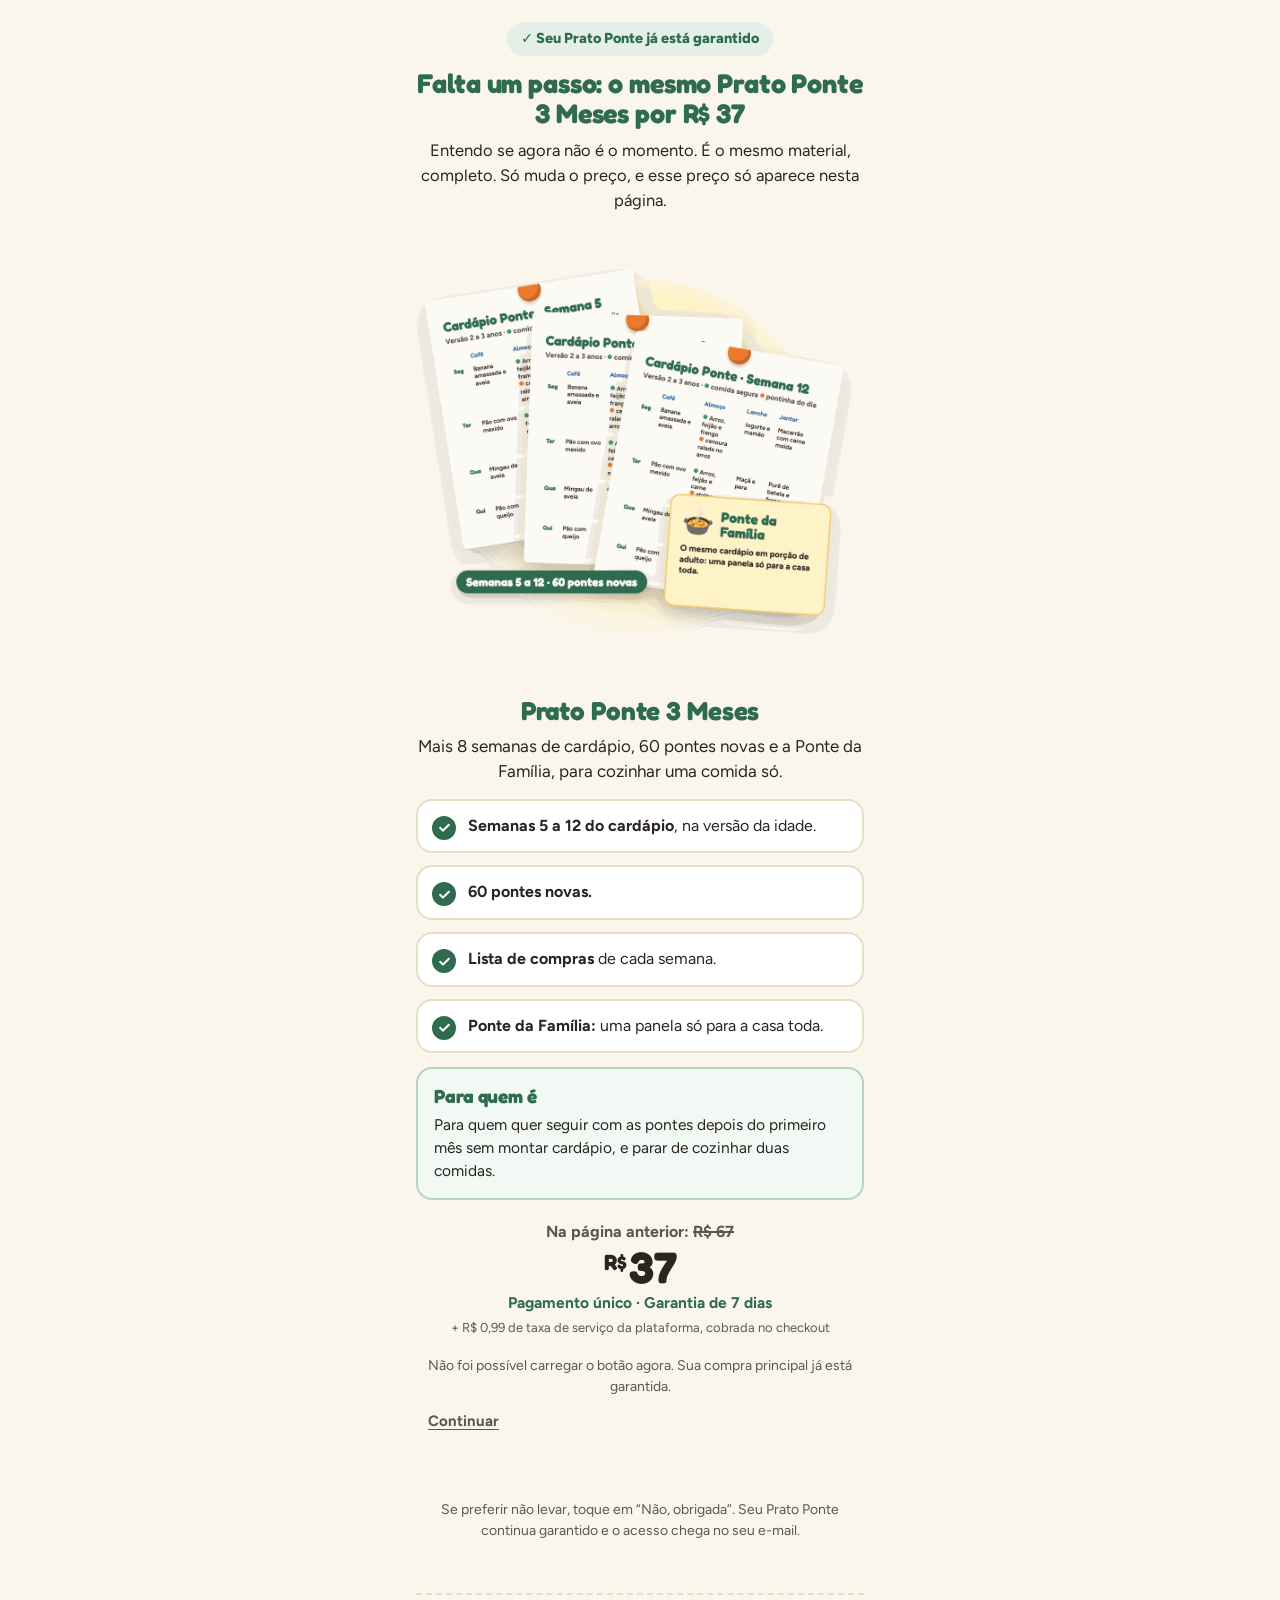
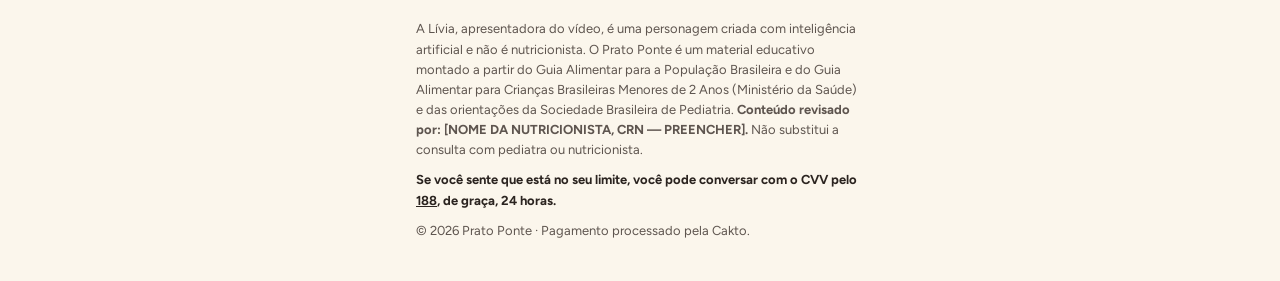
==== downsell-1.html @ 3fe6b04d "Funil Prato Ponte Co-Authored-By: Claude Opus 5.5 <noreply@anthropic.com>" ====
<!doctype html>
<html lang="pt-BR">
<head>
  <meta charset="utf-8">
  <meta name="viewport" content="width=device-width, initial-scale=1, viewport-fit=cover">
  <title>Prato Ponte 3 Meses · Prato Ponte</title>
  <meta name="robots" content="noindex, nofollow">
  <meta name="theme-color" content="#FBF6EC">
  <link rel="icon" href="data:image/svg+xml,%3Csvg xmlns='http://www.w3.org/2000/svg' viewBox='0 0 100 100'%3E%3Ctext y='.9em' font-size='90'%3E%F0%9F%A5%95%3C/text%3E%3C/svg%3E">
  <link rel="preconnect" href="https://fonts.googleapis.com">
  <link rel="preconnect" href="https://fonts.gstatic.com" crossorigin>
  <link rel="stylesheet" href="https://fonts.googleapis.com/css2?family=Fredoka:wght@600;700&family=Figtree:wght@400;600;700;800&display=swap">
  <link rel="stylesheet" href="css/estilo.css">
  <style>cakto-upsell-accept:not(:defined), cakto-upsell-reject:not(:defined) { visibility: hidden; }</style>

  <!-- UTMify: UTMs -->
  <script src="https://cdn.utmify.com.br/scripts/utms/latest.js" data-utmify-prevent-xcod-sck data-utmify-prevent-subids async defer></script>

  <script src="config.js" defer></script>
  <script src="js/rastreio.js" defer></script>
  <script src="js/pos-compra.js" defer></script>
</head>
<body data-pagina="downsell-1">
  <main class="pagina">
    <section class="upsell">
      <p class="garantido"><span aria-hidden="true">✓</span> Seu Prato Ponte já está garantido</p>
      <h1>Falta um passo: o mesmo Prato Ponte 3 Meses por R$&nbsp;37</h1>
      <p class="lead">Entendo se agora não é o momento. É o mesmo material, completo. Só muda o preço, e esse preço só aparece nesta página.</p>

      <div class="midia midia--quadrada midia--contain" data-ph="img/up1.png">
        <img src="img/up1.png" alt="Prato Ponte 3 Meses: cardápio das semanas 5 a 12, pontes novas e a Ponte da Família" width="1000" height="1000" decoding="async" onerror="this.remove()">
      </div>

      <h2 class="produto-nome">Prato Ponte 3 Meses</h2>
      <p class="produto-desc">Mais 8 semanas de cardápio, 60 pontes novas e a Ponte da Família, para cozinhar uma comida só.</p>

      <ul class="lista-check">
        <li><strong>Semanas 5 a 12 do cardápio</strong>, na versão da idade.</li>
        <li><strong>60 pontes novas.</strong></li>
        <li><strong>Lista de compras</strong> de cada semana.</li>
        <li><strong>Ponte da Família:</strong> uma panela só para a casa toda.</li>
      </ul>

      <div class="cartao cartao--sim para-quem"><h3>Para quem é</h3><p>Para quem quer seguir com as pontes depois do primeiro mês sem montar cardápio, e parar de cozinhar duas comidas.</p></div>

      <div class="preco-up">
        <p class="de">Na página anterior: <s>R$ 67</s></p>
        <div class="valor"><small>R$</small>37</div>
        <p class="condicao">Pagamento único · Garantia de 7 dias</p>
      </div>

      <!-- Botão de um clique da Cakto: montado pelo js/pos-compra.js com o offer-id "ds1" do config.js.
           Aceitar → upsell-2.html · Recusar → upsell-2.html
           ("fim" = fim do funil: "members_area" da Cakto ou obrigado.html, conforme o AREA_MEMBROS_URL do config.js) -->
      <div class="cakto-area" id="cakto-area"
           data-oferta="ds1" data-tipo="downsell"
           data-aceitar="upsell-2.html" data-recusar="upsell-2.html"
           data-texto-sim="Sim, quero adicionar por R$ 37"></div>

      <p class="nota-up">Se preferir não levar, toque em “Não, obrigada”. Seu Prato Ponte continua garantido e o acesso chega no seu <span class="sem-quebra">e-mail</span>.</p>
    </section>

    <footer class="rodape">
      <p>A Lívia, apresentadora do vídeo, é uma personagem criada com inteligência artificial e não é nutricionista. O Prato Ponte é um material educativo montado a partir do Guia Alimentar para a População Brasileira e do Guia Alimentar para Crianças Brasileiras Menores de 2 Anos (Ministério da Saúde) e das orientações da Sociedade Brasileira de Pediatria. <strong>Conteúdo revisado por: <span data-revisora>[NOME DA NUTRICIONISTA, CRN — PREENCHER]</span>.</strong> Não substitui a consulta com pediatra ou nutricionista.</p>
      <p class="cvv">Se você sente que está no seu limite, você pode conversar com o CVV pelo <a href="tel:188">188</a>, de graça, 24 horas.</p>
      <p data-suporte-linha>Suporte: <a data-suporte-email href="#">e-mail de suporte</a></p>
      <p>© 2026 Prato Ponte · Pagamento processado pela Cakto.</p>
    </footer>
  </main>
</body>
</html>
---- css/estilo.css ----
/* Prato Ponte · estilos do funil (mobile first, 390 px)
   Cores do briefing (seção 5). Para o fundo dos botões usamos um laranja mais
   escuro que o laranja-cenoura, porque texto branco sobre #EE7A2F fica em 2,8:1. */
:root {
  --papel: #FBF6EC;           /* papel-arroz: fundo */
  --folha: #2F6B4F;           /* verde-folha: títulos e selos (5,8:1 sobre o papel) */
  --folha-claro: #E3EFE7;
  --cenoura: #EE7A2F;         /* laranja-cenoura: destaques e detalhes */
  --cenoura-botao: #BF5418;   /* fundo dos botões: texto branco a 4,7:1 */
  --cenoura-sombra: #8C3C0F;
  --cenoura-texto: #A9480F;   /* laranja para texto pequeno */
  --cenoura-claro: #FFF0E4;
  --milho: #FFD35A;           /* amarelo-milho: marca-texto e cartões de ponte */
  --milho-claro: #FFF2C7;
  --louca: #3D6FA3;           /* azul-louça: a linha da ponte, fontes e links (4,9:1) */
  --louca-claro: #E8EFF7;
  --feijao: #2B2420;          /* marrom-feijão: texto */
  --texto-suave: #5E554F;     /* 6,8:1 sobre o papel */
  --branco: #FFFFFF;
  --borda: #E8DDC9;
  --raio: 18px;
  --sombra: 0 1px 0 rgba(43, 36, 32, .05), 0 8px 24px rgba(43, 36, 32, .07);
  --titulo: 'Fredoka', ui-rounded, system-ui, -apple-system, 'Segoe UI', Roboto, sans-serif;
  --texto: 'Figtree', system-ui, -apple-system, 'Segoe UI', Roboto, sans-serif;
}

*, *::before, *::after { box-sizing: border-box; }
html { -webkit-text-size-adjust: 100%; }
body {
  margin: 0;
  background: var(--papel);
  color: var(--feijao);
  font-family: var(--texto);
  font-size: 17px;
  line-height: 1.5;
  -webkit-font-smoothing: antialiased;
}
img, video { display: block; max-width: 100%; }
[hidden] { display: none !important; }
a { color: var(--folha); }
button { font: inherit; }
:focus-visible { outline: 3px solid var(--feijao); outline-offset: 3px; border-radius: 6px; }

h1, h2, h3 {
  font-family: var(--titulo);
  color: var(--folha);
  line-height: 1.12;
  margin: 0;
  letter-spacing: -.005em;
}
h1 { font-weight: 700; font-size: 28px; }
h2 { font-weight: 700; font-size: 25px; }
h3 { font-weight: 700; font-size: 20px; }
p { margin: 0; }

.pagina { max-width: 480px; margin: 0 auto; padding: 0 16px; }

.marca-texto {
  background: linear-gradient(180deg, transparent 52%, var(--milho) 52%);
  color: var(--feijao);
  padding: 0 2px;
  -webkit-box-decoration-break: clone;
  box-decoration-break: clone;
}
.sem-quebra { white-space: nowrap; }
.so-leitor {
  position: absolute; width: 1px; height: 1px; overflow: hidden;
  clip: rect(0 0 0 0); white-space: nowrap;
}

/* ---------- Selo ---------- */
.selo {
  display: inline-flex; align-items: center; gap: 6px;
  background: var(--folha-claro);
  color: var(--folha);
  font-weight: 700; font-size: 14px;
  padding: 5px 12px;
  border-radius: 999px;
  border: 1.5px solid rgba(47, 107, 79, .18);
}

/* ---------- Botões ---------- */
.btn {
  display: flex; align-items: center; justify-content: center;
  width: 100%;
  min-height: 56px;
  padding: 12px 18px;
  border: 0;
  border-radius: 16px;
  background: var(--cenoura-botao);
  color: var(--branco);
  font-family: var(--titulo);
  font-weight: 700;
  font-size: 19px;
  line-height: 1.15;
  letter-spacing: .02em;
  text-align: center;
  text-decoration: none;
  cursor: pointer;
  box-shadow: 0 4px 0 var(--cenoura-sombra);
  transition: transform .08s ease, box-shadow .08s ease, filter .15s ease;
  -webkit-tap-highlight-color: transparent;
}
.btn:hover { filter: brightness(.96); }
.btn:active { transform: translateY(3px); box-shadow: 0 1px 0 var(--cenoura-sombra); }
.btn[disabled] {
  background: #D6CCBC; color: #4A413B; box-shadow: none; cursor: not-allowed; filter: none;
}
.btn--pulso { animation: pulso 2.4s ease-in-out infinite; }
@keyframes pulso {
  0%, 100% { transform: scale(1); }
  50% { transform: scale(1.025); }
}

.link-discreto {
  display: inline-flex; align-items: center; justify-content: center;
  min-height: 48px; padding: 8px 12px;
  background: none; border: 0;
  color: var(--texto-suave);
  font-size: 15px; font-weight: 700;
  text-decoration: underline; text-underline-offset: 3px;
  cursor: pointer;
}

/* ---------- Mídia com placeholder (some quando a imagem carrega) ---------- */
.midia {
  position: relative;
  overflow: hidden;
  border-radius: 22px;
  background: linear-gradient(155deg, #E3EFE7 0%, #F6EEDF 55%, #FFEFC4 100%);
}
.midia::after {
  content: attr(data-ph);
  position: absolute; left: 0; right: 0; bottom: 12px;
  text-align: center;
  font-size: 12px; font-weight: 700;
  color: rgba(43, 36, 32, .45);
}
.midia > img, .midia > video {
  position: absolute; inset: 0;
  width: 100%; height: 100%;
  object-fit: cover;
  z-index: 1;
}
.midia--contain > img { object-fit: contain; }
.midia--quadrada { aspect-ratio: 1 / 1; background-color: transparent; }
/* Imagem carregada: some o fundo e o nome do arquivo do placeholder (os mockups têm fundo transparente) */
.midia--contain:has(> img) { background: none; }
.midia:has(> img)::after { content: none; }

/* ---------- Etapa 1: capa (precisa caber inteira em 390×844) ---------- */
.capa {
  display: flex;
  flex-direction: column;
  justify-content: center;
  min-height: 100vh;
  min-height: 100svh;
  padding: 14px 0 14px;
}
.capa .selo { align-self: flex-start; }
.capa h1 { margin-top: 10px; font-size: 27px; }
.capa .subtitulo { margin-top: 8px; font-size: 16px; line-height: 1.42; }
.capa .subtitulo strong { color: var(--folha); }
/* Prato visto de cima sobre uma toalha xadrez: o prato sempre inteiro (contain), a toalha preenche o resto */
.capa-midia {
  flex: 1 1 0;
  min-height: 150px;
  max-height: 440px;
  margin: 14px 0;
  container-type: size;
  display: flex; align-items: center; justify-content: center;
  background-color: #F4ECDD;
  background-image:
    linear-gradient(90deg, rgba(61, 111, 163, .09) 50%, transparent 50%),
    linear-gradient(rgba(61, 111, 163, .09) 50%, transparent 50%);
  background-size: 30px 30px;
}
.capa-midia::after { content: none; }
.prato-wrap {
  position: relative;
  width: 92%;
  width: min(92cqw, 96cqh);
  aspect-ratio: 1 / 1;
}
.prato-wrap > img { position: absolute; inset: 0; width: 100%; height: 100%; }
.etiqueta {
  position: absolute; z-index: 2;
  display: inline-flex; align-items: center; gap: 5px;
  padding: 4px 10px 4px 8px;
  border-radius: 999px;
  background: var(--branco);
  box-shadow: 0 3px 10px rgba(43, 36, 32, .16);
  font-family: var(--titulo); font-weight: 600;
  font-size: 13px; line-height: 1.2;
  color: var(--feijao);
  white-space: nowrap;
}
.etiqueta--segura { left: 2%; bottom: 13%; }
.etiqueta--pontinha { right: 2%; top: 13%; }
.etiqueta .bola { width: 11px; height: 11px; border-radius: 50%; flex: 0 0 auto; }
.etiqueta--segura .bola { background: #3F9B5B; }
.etiqueta--pontinha .bola { background: var(--cenoura); }
@container (max-height: 230px) { .etiqueta { font-size: 11px; padding: 2px 8px 2px 6px; } }
.capa .nota {
  margin-top: 10px;
  font-size: 13.5px; line-height: 1.4;
  color: var(--texto-suave);
  text-align: center;
}
.capa .miuda {
  margin-top: 4px;
  font-size: 12.5px; line-height: 1.35;
  color: var(--texto-suave);
  text-align: center;
}

/* ---------- Quiz ---------- */
.quiz { min-height: 100vh; min-height: 100svh; display: flex; flex-direction: column; }
.quiz-topo {
  position: sticky; top: 0; z-index: 5;
  display: flex; align-items: center; gap: 12px;
  padding: 10px 0;
  background: var(--papel);
}
.voltar {
  flex: 0 0 auto;
  display: inline-flex; align-items: center; justify-content: center;
  width: 48px; height: 48px;
  border-radius: 50%;
  border: 2px solid var(--borda);
  background: var(--branco);
  color: var(--feijao);
  cursor: pointer;
}
.voltar svg { width: 22px; height: 22px; }
.voltar[aria-hidden="true"] { visibility: hidden; }
.progresso {
  flex: 1 1 auto;
  height: 10px;
  border-radius: 999px;
  background: #EFE5D3;
  overflow: hidden;
}
.progresso > span {
  display: block; height: 100%; width: 0;
  border-radius: inherit;
  background: var(--cenoura);
  transition: width .35s ease;
}
.quiz-conteudo { flex: 1 1 auto; display: flex; flex-direction: column; padding: 8px 0 24px; }
.q-titulo { font-size: 25px; margin-top: 6px; }
.q-titulo:focus { outline: none; }
.q-dica { margin-top: 6px; color: var(--texto-suave); font-size: 15px; font-weight: 600; }

.opcoes { display: grid; gap: 10px; margin-top: 18px; }
.opcao {
  display: flex; align-items: center; justify-content: space-between; gap: 12px;
  width: 100%;
  min-height: 56px;
  padding: 12px 16px;
  text-align: left;
  background: var(--branco);
  color: var(--feijao);
  border: 2px solid var(--borda);
  border-radius: 16px;
  font-size: 17px; font-weight: 700; line-height: 1.3;
  cursor: pointer;
  transition: border-color .12s ease, background .12s ease, transform .08s ease;
  -webkit-tap-highlight-color: transparent;
}
.opcao:active { transform: scale(.985); }
.opcao .marca {
  flex: 0 0 auto;
  width: 24px; height: 24px;
  border-radius: 50%;
  border: 2px solid #CDBFAA;
  display: inline-flex; align-items: center; justify-content: center;
  color: var(--branco);
}
.opcao--check .marca { border-radius: 7px; }
.opcao .marca svg { width: 15px; height: 15px; opacity: 0; }
.opcao.selecionada { border-color: var(--folha); background: var(--folha-claro); }
.opcao.selecionada .marca { background: var(--folha); border-color: var(--folha); }
.opcao.selecionada .marca svg { opacity: 1; }

.rodape-fixo {
  position: sticky; bottom: 0;
  margin-top: auto;
  padding: 16px 0 calc(12px + env(safe-area-inset-bottom));
  background: linear-gradient(180deg, rgba(251, 246, 236, 0) 0, var(--papel) 18px);
}

/* Reforços */
.reforco { display: flex; flex-direction: column; gap: 16px; margin-top: 8px; }
.reforco-icone {
  width: 64px; height: 64px; border-radius: 50%;
  display: flex; align-items: center; justify-content: center;
  background: var(--folha-claro); font-size: 32px;
}
.reforco p { font-size: 18px; }
.fonte { font-size: 14px !important; color: var(--texto-suave); font-weight: 600; }

/* Cartão de ponte (assinatura visual: a linha pontilhada azul-louça ligando os alimentos) */
.ponte {
  background: var(--milho-claro);
  border: 2px solid #F1CF6B;
  border-radius: 22px;
  padding: 14px 16px 16px;
  box-shadow: var(--sombra);
}
.ponte-topo {
  display: inline-block;
  padding: 3px 12px;
  border-radius: 999px;
  background: var(--milho);
  font-family: var(--titulo); font-weight: 700; font-size: 15px;
  color: var(--feijao);
}
.ponte ol { position: relative; list-style: none; margin: 12px 0 0; padding: 0; display: grid; gap: 14px; }
.ponte ol::before {
  content: "";
  position: absolute; left: 18px; top: 22px; bottom: 22px;
  border-left: 5px dotted var(--louca);
}
.ponte li { position: relative; display: grid; grid-template-columns: 40px 1fr; gap: 10px; align-items: start; }
.ponte .bolinha {
  position: relative; z-index: 1;
  width: 40px; height: 40px; border-radius: 50%;
  display: flex; align-items: center; justify-content: center;
  background: var(--branco);
  border: 2px solid var(--louca);
  font-size: 19px; line-height: 1;
}
.ponte .rotulo {
  display: block;
  font-size: 13px; font-weight: 800; letter-spacing: .04em; text-transform: uppercase;
}
.ponte .rotulo--segura { color: var(--folha); }
.ponte .rotulo--pontinha { color: var(--cenoura-texto); }
.ponte .rotulo--depois { color: var(--louca); }
.ponte li p { font-size: 16px; line-height: 1.4; font-weight: 600; }
.ponte li p strong { font-weight: 800; }
.ponte-extra { margin-top: 10px; font-size: 13.5px; color: var(--texto-suave); font-weight: 600; }

/* Nome */
.campo {
  width: 100%;
  min-height: 56px;
  margin-top: 18px;
  padding: 12px 16px;
  border: 2px solid var(--borda);
  border-radius: 16px;
  background: var(--branco);
  color: var(--feijao);
  font: 700 19px var(--texto);
}
.campo:focus { outline: none; border-color: var(--folha); box-shadow: 0 0 0 4px rgba(47, 107, 79, .18); }
.campo::placeholder { color: #857A72; font-weight: 600; }
.privacidade { margin-top: 10px; font-size: 14px; color: var(--texto-suave); }
.acoes-nome { display: grid; gap: 4px; margin-top: 20px; justify-items: center; }

/* ---------- Carregamento ---------- */
.carregando {
  min-height: 100vh; min-height: 100svh;
  display: flex; flex-direction: column; justify-content: center; align-items: center;
  gap: 28px; padding: 24px 0;
  text-align: center;
}
.anel {
  width: 72px; height: 72px; border-radius: 50%;
  border: 7px solid var(--folha-claro);
  border-top-color: var(--folha);
  animation: girar 1s linear infinite;
}
@keyframes girar { to { transform: rotate(360deg); } }
.passos-carregando { list-style: none; margin: 0; padding: 0; display: grid; gap: 14px; text-align: left; width: 100%; max-width: 340px; }
.passos-carregando li {
  display: flex; align-items: center; gap: 12px;
  font-size: 17px; font-weight: 700;
  color: #8F857E;
  transition: color .3s ease;
}
.passos-carregando li.ativo, .passos-carregando li.feito { color: var(--feijao); }
.passos-carregando .ck {
  flex: 0 0 auto;
  width: 28px; height: 28px; border-radius: 50%;
  border: 2px solid #D9CCB8;
  display: inline-flex; align-items: center; justify-content: center;
  color: var(--branco);
  transition: background .3s ease, border-color .3s ease;
}
.passos-carregando .ck svg { width: 16px; height: 16px; opacity: 0; transition: opacity .3s ease; }
.passos-carregando li.ativo .ck { border-color: var(--folha); box-shadow: 0 0 0 4px var(--folha-claro); }
.passos-carregando li.feito .ck { background: var(--folha); border-color: var(--folha); }
.passos-carregando li.feito .ck svg { opacity: 1; }

/* ---------- Resultado ---------- */
.resultado { padding: 20px 0 8px; }
.resultado h1 { font-size: 27px; }
.resultado h1:focus { outline: none; }
.mapa {
  margin-top: 16px;
  background: var(--branco);
  border: 2px solid var(--borda);
  border-radius: var(--raio);
  padding: 16px;
  box-shadow: var(--sombra);
}
.mapa h2 { font-size: 19px; color: var(--feijao); }
.mapa ul { list-style: none; margin: 10px 0 0; padding: 0; display: grid; gap: 10px; }
.mapa li { display: flex; gap: 10px; font-size: 15.5px; line-height: 1.42; }
.mapa li .ic { flex: 0 0 auto; width: 24px; text-align: center; font-size: 18px; line-height: 1.3; }
.mapa strong { color: var(--feijao); }
.aviso-idade {
  margin-top: 12px; padding: 10px 12px;
  background: var(--milho-claro); border-radius: 12px;
  font-size: 14.5px;
}

.pontes { display: grid; gap: 14px; margin-top: 18px; }
.pontes-titulo { margin-top: 24px; font-size: 22px; }
.repeticoes { margin-top: 14px; font-size: 15px; line-height: 1.45; color: var(--feijao); }
.caixa-azul {
  margin-top: 16px; padding: 14px 16px;
  border-radius: 16px;
  background: var(--louca-claro);
  border: 2px solid var(--louca);
  font-size: 15.5px; line-height: 1.45; font-weight: 600;
}
.caixa-azul a { color: var(--louca); font-weight: 800; }
.alerta {
  margin-top: 34px; padding: 16px;
  border-radius: 18px;
  background: var(--cenoura-claro);
  border: 2px solid #F0B68C;
}
.alerta h2 { font-size: 21px; color: var(--cenoura-texto); }
.alerta ul { margin: 10px 0 0; padding-left: 20px; display: grid; gap: 4px; font-size: 15.5px; }
.alerta p { margin-top: 10px; font-size: 15.5px; font-weight: 700; }
.q-limite { margin-top: 6px; font-size: 15px; font-weight: 700; color: var(--cenoura-texto); }

.vsl-intro { margin: 22px 0 10px; text-align: center; font-weight: 700; font-size: 16px; }
.vsl {
  width: 100%;
  max-width: 300px;
  margin: 0 auto;
  aspect-ratio: 9 / 16;
  box-shadow: 0 12px 30px rgba(43, 36, 32, .18);
}
.vsl > video { background: transparent; }
.vsl-som {
  position: absolute; inset: 0; z-index: 3;
  display: flex; align-items: center; justify-content: center;
  padding: 0; border: 0;
  background: rgba(43, 36, 32, .30);
  cursor: pointer;
  -webkit-tap-highlight-color: transparent;
}
.vsl-som span {
  display: inline-flex; align-items: center; gap: 8px;
  min-height: 56px;
  padding: 12px 20px;
  border-radius: 999px;
  background: var(--cenoura-botao);
  color: var(--branco);
  font-family: var(--titulo); font-weight: 700; font-size: 20px;
  box-shadow: 0 6px 18px rgba(0, 0, 0, .25);
  animation: pulso 1.8s ease-in-out infinite;
}
.vsl-toque {
  position: absolute; inset: 0 0 8px; z-index: 2;
  display: flex; align-items: center; justify-content: center;
  background: transparent; border: 0; padding: 0;
  cursor: pointer;
  -webkit-tap-highlight-color: transparent;
}
.vsl-toque .icone-play {
  width: 76px; height: 76px; border-radius: 50%;
  display: flex; align-items: center; justify-content: center;
  background: rgba(43, 36, 32, .55); color: var(--branco);
  opacity: 0; transition: opacity .2s ease;
}
.vsl-toque.pausado .icone-play { opacity: 1; }
.vsl-toque .icone-play svg { width: 34px; height: 34px; margin-left: 4px; }
.vsl-barra {
  position: absolute; left: 0; right: 0; bottom: 0; z-index: 4;
  height: 6px;
  background: rgba(255, 255, 255, .35);
  pointer-events: none;
}
.vsl-barra > span { display: block; height: 100%; width: 0; background: var(--cenoura); }
.vsl-aviso {
  position: absolute; left: 12px; right: 12px; bottom: 18px; z-index: 4;
  padding: 10px 12px; border-radius: 12px;
  background: rgba(255, 255, 255, .92);
  font-size: 14px; font-weight: 700; text-align: center;
}
.ler-oferta { text-align: center; margin-top: 6px; }

/* ---------- Oferta ---------- */
.oferta-abre { animation: surgir .45s ease both; }
@keyframes surgir { from { opacity: 0; transform: translateY(10px); } to { opacity: 1; transform: none; } }

.caixa-preco {
  margin-top: 18px;
  background: var(--branco);
  border: 2px solid var(--borda);
  border-radius: var(--raio);
  padding: 18px 16px;
  text-align: center;
  box-shadow: var(--sombra);
}
.caixa-preco .valor {
  font-family: var(--titulo); font-weight: 700;
  font-size: 46px; line-height: 1;
  color: var(--feijao);
}
.caixa-preco .valor small { font-size: 22px; vertical-align: 14px; margin-right: 2px; }
.caixa-preco .condicao { margin-top: 6px; font-weight: 700; color: var(--folha); }
.caixa-preco .btn { margin-top: 14px; }
.caixa-preco .miudo { margin-top: 10px; font-size: 14px; color: var(--texto-suave); }

.secao { margin-top: 34px; }
.secao > h2 { font-size: 24px; }
.secao > p { margin-top: 10px; }

.oferta-mockup { margin-top: 26px; }
.oferta-titulo { margin-top: 16px; text-align: center; }
.oferta-sub { margin-top: 8px; text-align: center; color: var(--feijao); }

.lista-check { list-style: none; margin: 14px 0 0; padding: 0; display: grid; gap: 12px; }
.lista-check li {
  position: relative;
  padding: 14px 14px 14px 50px;
  background: var(--branco);
  border: 2px solid var(--borda);
  border-radius: 16px;
  font-size: 16px; line-height: 1.42;
}
.lista-check li::before {
  content: "";
  position: absolute; left: 14px; top: 15px;
  width: 24px; height: 24px; border-radius: 50%;
  background: var(--folha) url("data:image/svg+xml,%3Csvg xmlns='http://www.w3.org/2000/svg' viewBox='0 0 24 24' fill='none' stroke='%23fff' stroke-width='3.2' stroke-linecap='round' stroke-linejoin='round'%3E%3Cpath d='M5 12.5l4.5 4.5L19 7.5'/%3E%3C/svg%3E") center / 15px no-repeat;
}
.lista-check strong { color: var(--feijao); }

.chips { display: flex; flex-wrap: wrap; gap: 8px; margin-top: 14px; }
.chip {
  padding: 6px 12px; border-radius: 999px;
  background: var(--branco); border: 1.5px solid var(--borda);
  font-size: 14.5px; font-weight: 700;
}
.chip.sua { background: var(--milho); border-color: #E8BC3C; }
.chips-legenda { margin-top: 8px; font-size: 14px; color: var(--texto-suave); }
.formato { margin-top: 14px; font-size: 15px; line-height: 1.45; color: var(--texto-suave); font-weight: 600; }

.passos3 { display: grid; gap: 12px; margin-top: 14px; counter-reset: passo; }
.passo3 {
  position: relative;
  padding: 16px 16px 16px 66px;
  background: var(--milho-claro);
  border-radius: 16px;
}
.passo3::before {
  counter-increment: passo;
  content: counter(passo);
  position: absolute; left: 14px; top: 14px;
  width: 38px; height: 38px; border-radius: 50%;
  display: flex; align-items: center; justify-content: center;
  background: var(--folha); color: var(--branco);
  font-family: var(--titulo); font-weight: 700; font-size: 20px;
}
.passo3 h3 { font-size: 19px; color: var(--feijao); }
.passo3 p { margin-top: 4px; font-size: 15.5px; }

.dupla { display: grid; gap: 12px; margin-top: 14px; }
.cartao {
  padding: 16px;
  border-radius: 16px;
  background: var(--branco);
  border: 2px solid var(--borda);
}
.cartao h3 { font-size: 19px; }
.cartao p { margin-top: 6px; font-size: 15.5px; }
.cartao--sim { border-color: #B5D3C1; background: #F2F8F4; }
.cartao--nao { border-color: #F2C9AE; background: #FFF4EC; }
.cartao--nao h3 { color: var(--cenoura-texto); }

.garantia {
  display: flex; gap: 14px; align-items: flex-start;
  margin-top: 16px; padding: 16px;
  border-radius: 16px;
  background: var(--folha-claro);
}
.garantia .selo-7 {
  flex: 0 0 auto;
  width: 62px; height: 62px; border-radius: 50%;
  display: flex; flex-direction: column; align-items: center; justify-content: center;
  background: var(--folha); color: var(--branco);
  font-family: var(--titulo); font-weight: 700; line-height: 1;
}
.garantia .selo-7 b { font-size: 26px; }
.garantia .selo-7 span { font-size: 11px; letter-spacing: .04em; }
.garantia p { font-size: 15.5px; }

.faq { margin-top: 14px; display: grid; gap: 10px; }
.faq details {
  background: var(--branco);
  border: 2px solid var(--borda);
  border-radius: 16px;
  overflow: hidden;
}
.faq summary {
  list-style: none;
  display: flex; align-items: center; justify-content: space-between; gap: 12px;
  min-height: 56px;
  padding: 12px 16px;
  font-weight: 700; font-size: 16.5px;
  cursor: pointer;
}
.faq summary::-webkit-details-marker { display: none; }
.faq summary::after {
  content: "+";
  flex: 0 0 auto;
  font-family: var(--titulo); font-size: 26px; line-height: 1;
  color: var(--folha);
}
.faq details[open] summary::after { content: "–"; }
.faq details p { padding: 0 16px 16px; font-size: 15.5px; }

/* ---------- Upsell / downsell / obrigado ---------- */
.garantido {
  display: table;
  margin: 0 auto 12px;
  padding: 6px 14px;
  border-radius: 999px;
  background: var(--folha-claro);
  color: var(--folha);
  font-weight: 800; font-size: 14.5px; text-align: center;
}
.para-quem { margin-top: 14px; }
.upsell { padding: 22px 0 8px; }
.upsell h1 { font-size: 27px; text-align: center; }
.upsell .lead { margin-top: 10px; text-align: center; font-size: 16.5px; }
.upsell .midia { margin-top: 18px; }
.produto-nome { margin-top: 18px; text-align: center; font-size: 26px; }
.produto-desc { margin-top: 8px; text-align: center; }
.preco-up {
  margin-top: 20px; text-align: center;
}
.preco-up .de { color: var(--texto-suave); font-weight: 700; font-size: 16px; }
.preco-up .de s { text-decoration-thickness: 2px; }
.preco-up .valor { font-family: var(--titulo); font-weight: 700; font-size: 44px; line-height: 1.05; color: var(--feijao); }
.preco-up .valor small { font-size: 22px; vertical-align: 13px; margin-right: 2px; }
.preco-up .condicao { font-weight: 700; color: var(--folha); font-size: 15.5px; }

.cakto-area { margin-top: 18px; min-height: 130px; }
.cakto-area cakto-upsell-buttons { display: block; font-family: var(--titulo); font-size: 19px; }
/* Os botões da Cakto ficam num shadow DOM, mas expõem part="button": dá para padronizar por fora */
.cakto-area cakto-upsell-accept, .cakto-area cakto-upsell-reject { display: block; text-align: center; }
cakto-upsell-accept::part(button) {
  display: block;
  width: 100%;
  min-height: 56px;
  padding: 12px 18px;
  border: 0;
  border-radius: 16px;
  background: var(--cenoura-botao);
  color: var(--branco);
  font-family: var(--titulo);
  font-weight: 700;
  font-size: 19px;
  line-height: 1.15;
  letter-spacing: .02em;
  box-shadow: 0 4px 0 var(--cenoura-sombra);
  cursor: pointer;
}
cakto-upsell-accept::part(button):active { transform: translateY(3px); box-shadow: 0 1px 0 var(--cenoura-sombra); }
cakto-upsell-reject::part(button) {
  display: block;
  width: 100%;
  min-height: 48px;
  margin-top: 10px;
  padding: 8px 12px;
  border: 0;
  background: transparent;
  color: var(--texto-suave);
  font-family: var(--texto);
  font-weight: 700;
  font-size: 15px;
  text-decoration: underline;
  text-underline-offset: 3px;
  cursor: pointer;
}
.nota-up { margin-top: 14px; font-size: 14px; color: var(--texto-suave); text-align: center; }

.obrigado { padding: 28px 0 8px; text-align: center; }
.obrigado .icone-ok {
  width: 76px; height: 76px; margin: 0 auto 14px; border-radius: 50%;
  display: flex; align-items: center; justify-content: center;
  background: var(--folha); color: var(--branco);
}
.obrigado .icone-ok svg { width: 40px; height: 40px; }
.obrigado .lead { margin-top: 12px; font-size: 18px; }
.passos-obrigado { list-style: none; margin: 22px 0 0; padding: 0; display: grid; gap: 12px; text-align: left; }
.passos-obrigado li {
  display: flex; gap: 12px; align-items: flex-start;
  padding: 14px; border-radius: 16px;
  background: var(--branco); border: 2px solid var(--borda);
  font-size: 16px;
}
.passos-obrigado .n {
  flex: 0 0 auto;
  width: 32px; height: 32px; border-radius: 50%;
  display: flex; align-items: center; justify-content: center;
  background: var(--milho); font-family: var(--titulo); font-weight: 700;
}
.obrigado .btn { margin-top: 22px; }

/* ---------- Rodapé ---------- */
.rodape {
  margin-top: 44px;
  padding: 24px 0 40px;
  border-top: 2px dashed var(--borda);
  font-size: 13px;
  line-height: 1.55;
  color: var(--texto-suave);
}
.rodape p + p { margin-top: 10px; }
.rodape a { color: var(--feijao); font-weight: 700; }
.rodape .cvv { color: var(--feijao); font-weight: 700; }

@media (min-width: 560px) {
  .capa h1 { font-size: 32px; }
}

@media (prefers-reduced-motion: reduce) {
  *, *::before, *::after { animation: none !important; transition: none !important; scroll-behavior: auto !important; }
}
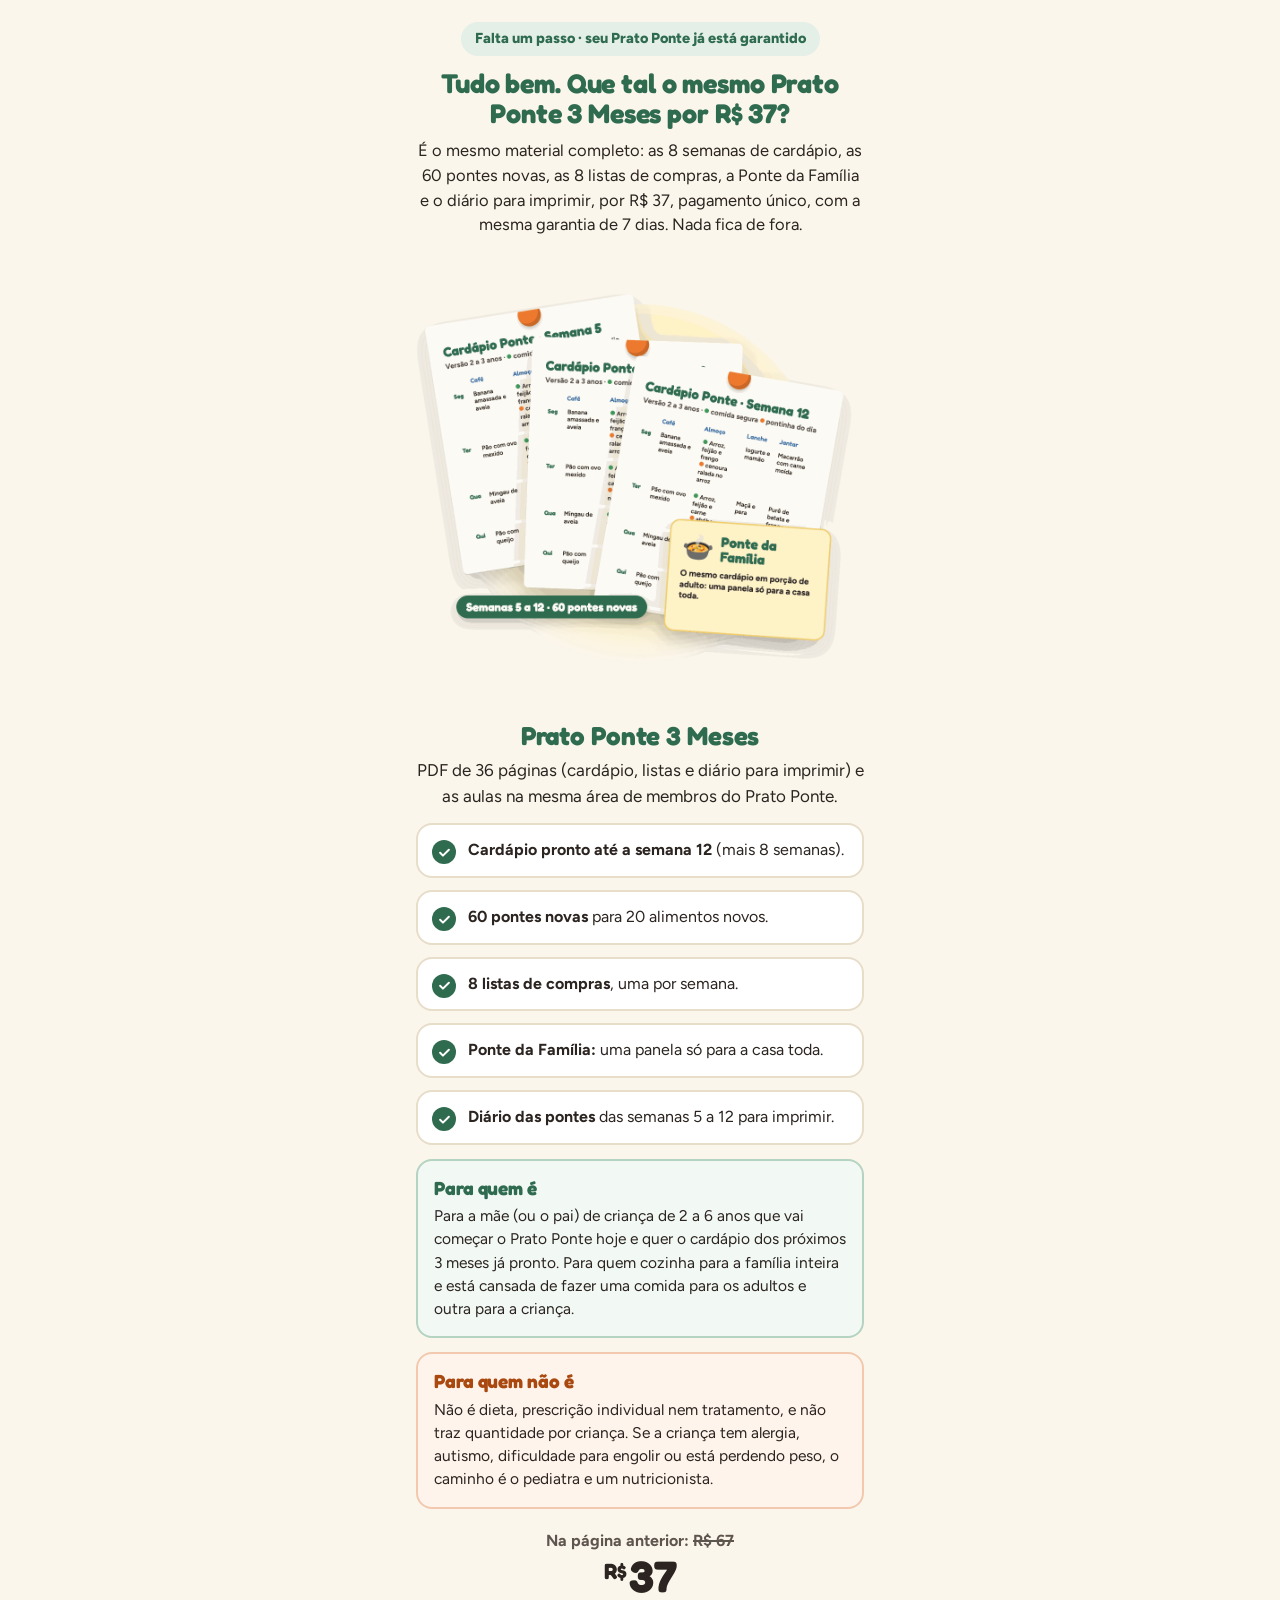
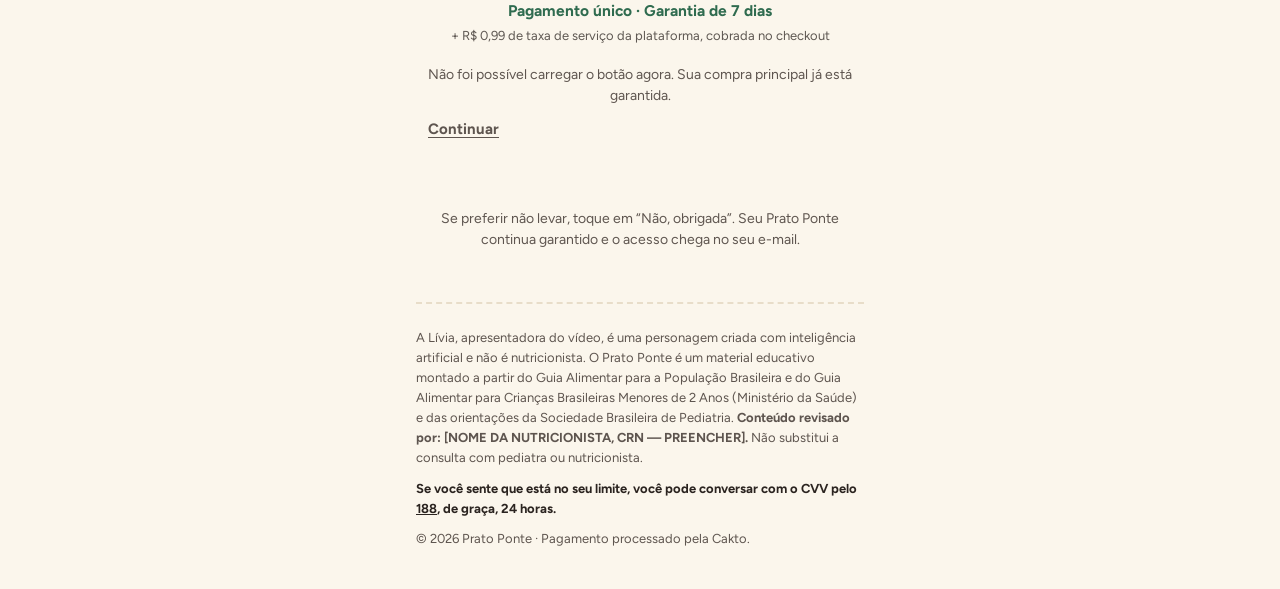
==== commit c5986dbe: "Upsell 1 com o texto da página de venda; ajustes nos upsells Co-Authored-By: Claude Opus 5.5 <norepl" ====
--- a/downsell-1.html
+++ b/downsell-1.html
@@ -23,25 +23,27 @@
 <body data-pagina="downsell-1">
   <main class="pagina">
     <section class="upsell">
-      <p class="garantido"><span aria-hidden="true">✓</span> Seu Prato Ponte já está garantido</p>
-      <h1>Falta um passo: o mesmo Prato Ponte 3 Meses por R$&nbsp;37</h1>
-      <p class="lead">Entendo se agora não é o momento. É o mesmo material, completo. Só muda o preço, e esse preço só aparece nesta página.</p>
+      <p class="garantido">Falta um passo <span aria-hidden="true">·</span> seu Prato Ponte já está garantido</p>
+      <h1>Tudo bem. Que tal o mesmo Prato Ponte 3 Meses por R$&nbsp;37?</h1>
+      <p class="lead">É o mesmo material completo: as 8 semanas de cardápio, as 60 pontes novas, as 8 listas de compras, a Ponte da Família e o diário para imprimir, por R$ 37, pagamento único, com a mesma garantia de 7 dias. Nada fica de fora.</p>
 
       <div class="midia midia--quadrada midia--contain" data-ph="img/up1.png">
         <img src="img/up1.png" alt="Prato Ponte 3 Meses: cardápio das semanas 5 a 12, pontes novas e a Ponte da Família" width="1000" height="1000" decoding="async" onerror="this.remove()">
       </div>
 
       <h2 class="produto-nome">Prato Ponte 3 Meses</h2>
-      <p class="produto-desc">Mais 8 semanas de cardápio, 60 pontes novas e a Ponte da Família, para cozinhar uma comida só.</p>
+      <p class="produto-desc">PDF de 36 páginas (cardápio, listas e diário para imprimir) e as aulas na mesma área de membros do Prato Ponte.</p>
 
       <ul class="lista-check">
-        <li><strong>Semanas 5 a 12 do cardápio</strong>, na versão da idade.</li>
-        <li><strong>60 pontes novas.</strong></li>
-        <li><strong>Lista de compras</strong> de cada semana.</li>
+        <li><strong>Cardápio pronto até a semana 12</strong> (mais 8 semanas).</li>
+        <li><strong>60 pontes novas</strong> para 20 alimentos novos.</li>
+        <li><strong>8 listas de compras</strong>, uma por semana.</li>
         <li><strong>Ponte da Família:</strong> uma panela só para a casa toda.</li>
+        <li><strong>Diário das pontes</strong> das semanas 5 a 12 para imprimir.</li>
       </ul>
 
-      <div class="cartao cartao--sim para-quem"><h3>Para quem é</h3><p>Para quem quer seguir com as pontes depois do primeiro mês sem montar cardápio, e parar de cozinhar duas comidas.</p></div>
+      <div class="cartao cartao--sim para-quem"><h3>Para quem é</h3><p>Para a mãe (ou o pai) de criança de 2 a 6 anos que vai começar o Prato Ponte hoje e quer o cardápio dos próximos 3 meses já pronto. Para quem cozinha para a família inteira e está cansada de fazer uma comida para os adultos e outra para a criança.</p></div>
+      <div class="cartao cartao--nao para-quem"><h3>Para quem não é</h3><p>Não é dieta, prescrição individual nem tratamento, e não traz quantidade por criança. Se a criança tem alergia, autismo, dificuldade para engolir ou está perdendo peso, o caminho é o pediatra e um nutricionista.</p></div>
 
       <div class="preco-up">
         <p class="de">Na página anterior: <s>R$ 67</s></p>
@@ -55,7 +57,7 @@
       <div class="cakto-area" id="cakto-area"
            data-oferta="ds1" data-tipo="downsell"
            data-aceitar="upsell-2.html" data-recusar="upsell-2.html"
-           data-texto-sim="Sim, quero adicionar por R$ 37"></div>
+           data-texto-sim="Sim, quero o Prato Ponte 3 Meses por R$ 37"></div>
 
       <p class="nota-up">Se preferir não levar, toque em “Não, obrigada”. Seu Prato Ponte continua garantido e o acesso chega no seu <span class="sem-quebra">e-mail</span>.</p>
     </section>
--- a/css/estilo.css
+++ b/css/estilo.css
@@ -640,6 +640,9 @@
   font-weight: 800; font-size: 14.5px; text-align: center;
 }
 .para-quem { margin-top: 14px; }
+.por-que-agora { margin-top: 14px; padding: 16px; border-radius: 16px; background: var(--milho-claro); border: 2px solid #F1CF6B; }
+.por-que-agora h3 { font-size: 19px; }
+.por-que-agora p { margin-top: 6px; font-size: 15.5px; }
 .upsell { padding: 22px 0 8px; }
 .upsell h1 { font-size: 27px; text-align: center; }
 .upsell .lead { margin-top: 10px; text-align: center; font-size: 16.5px; }
